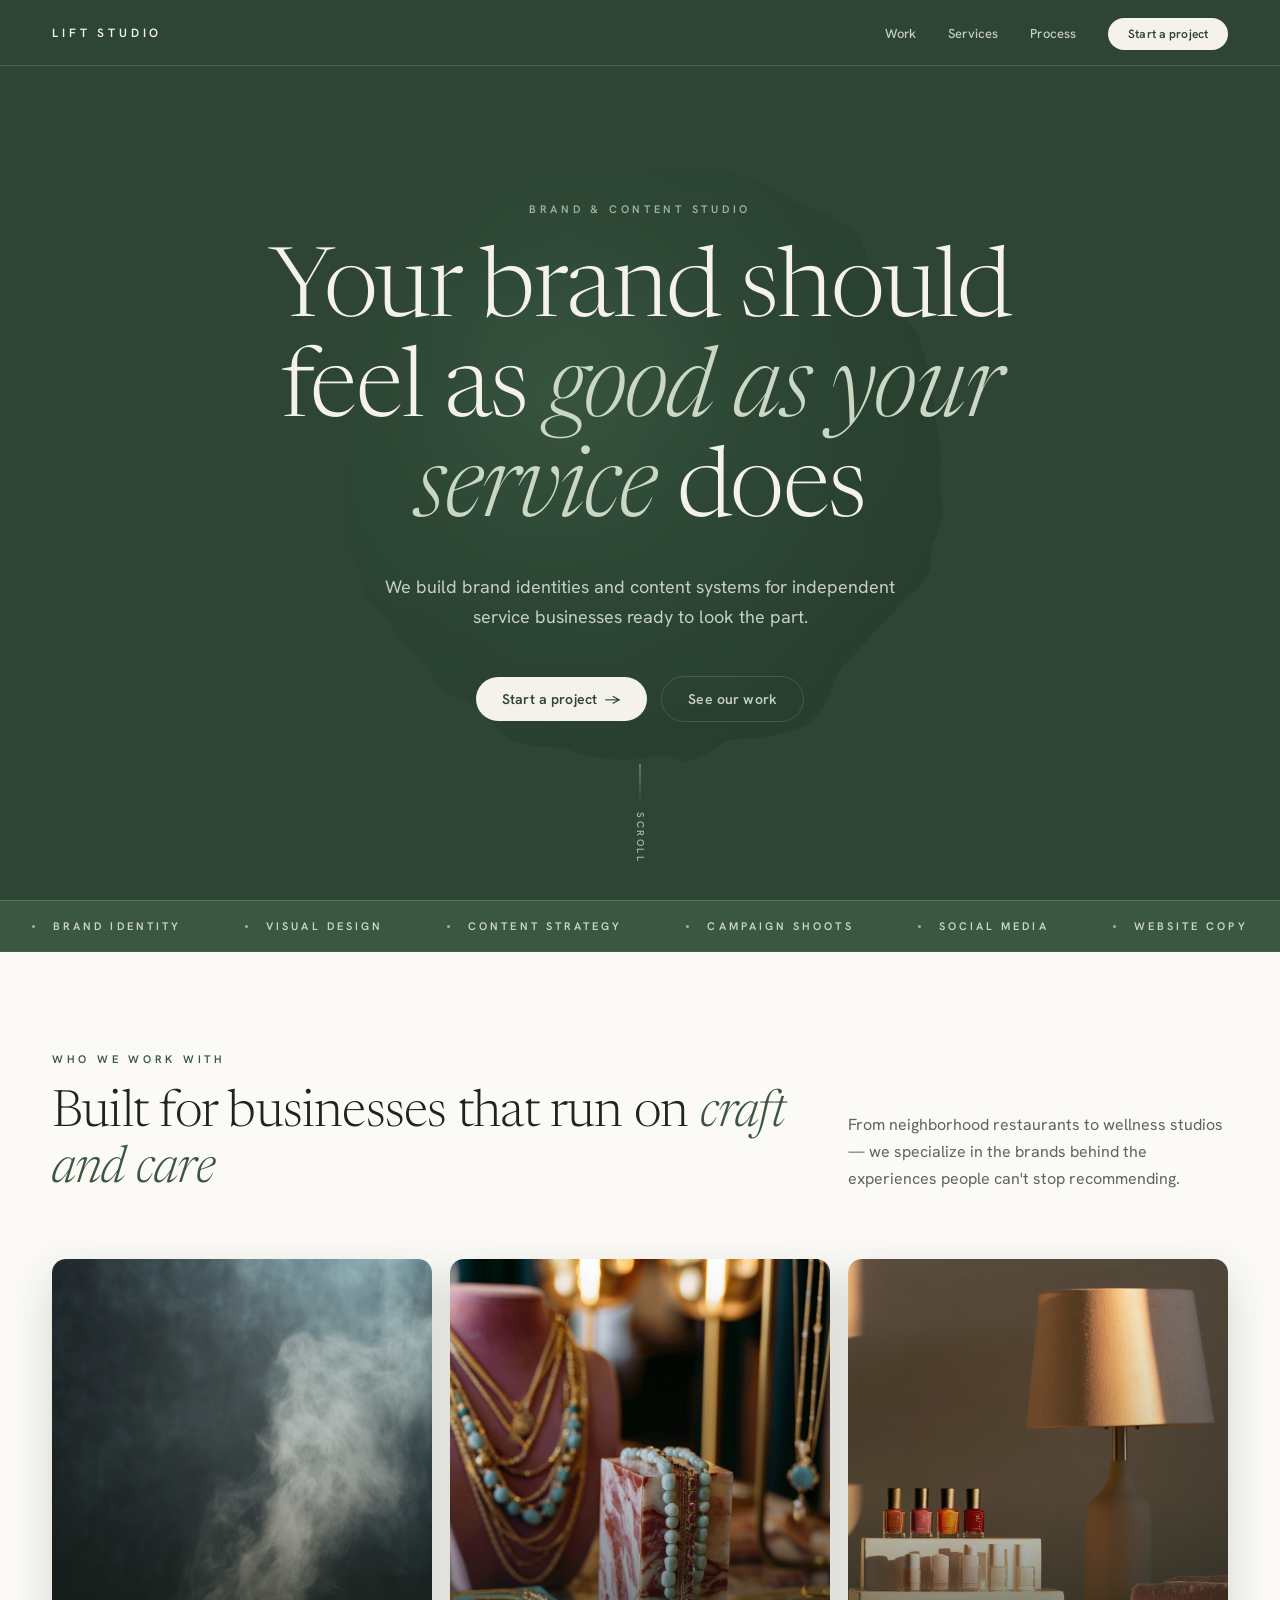
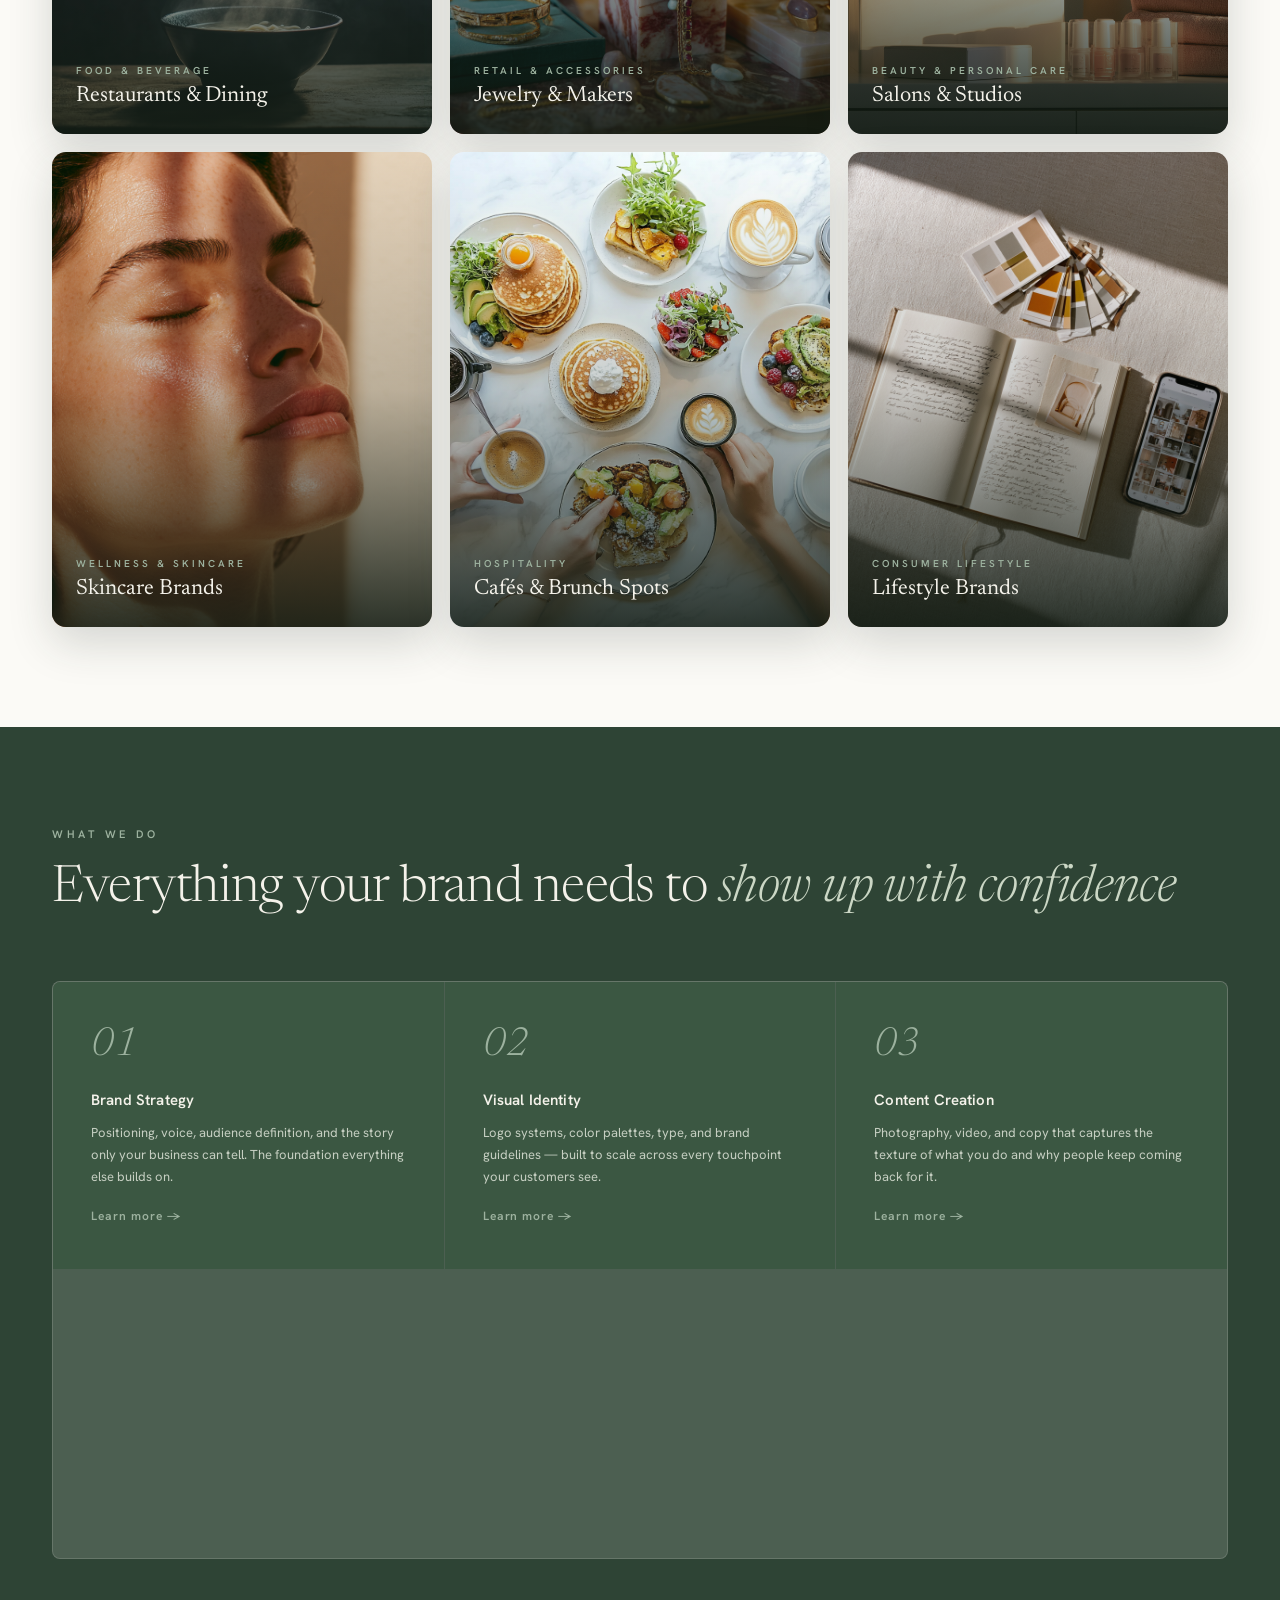
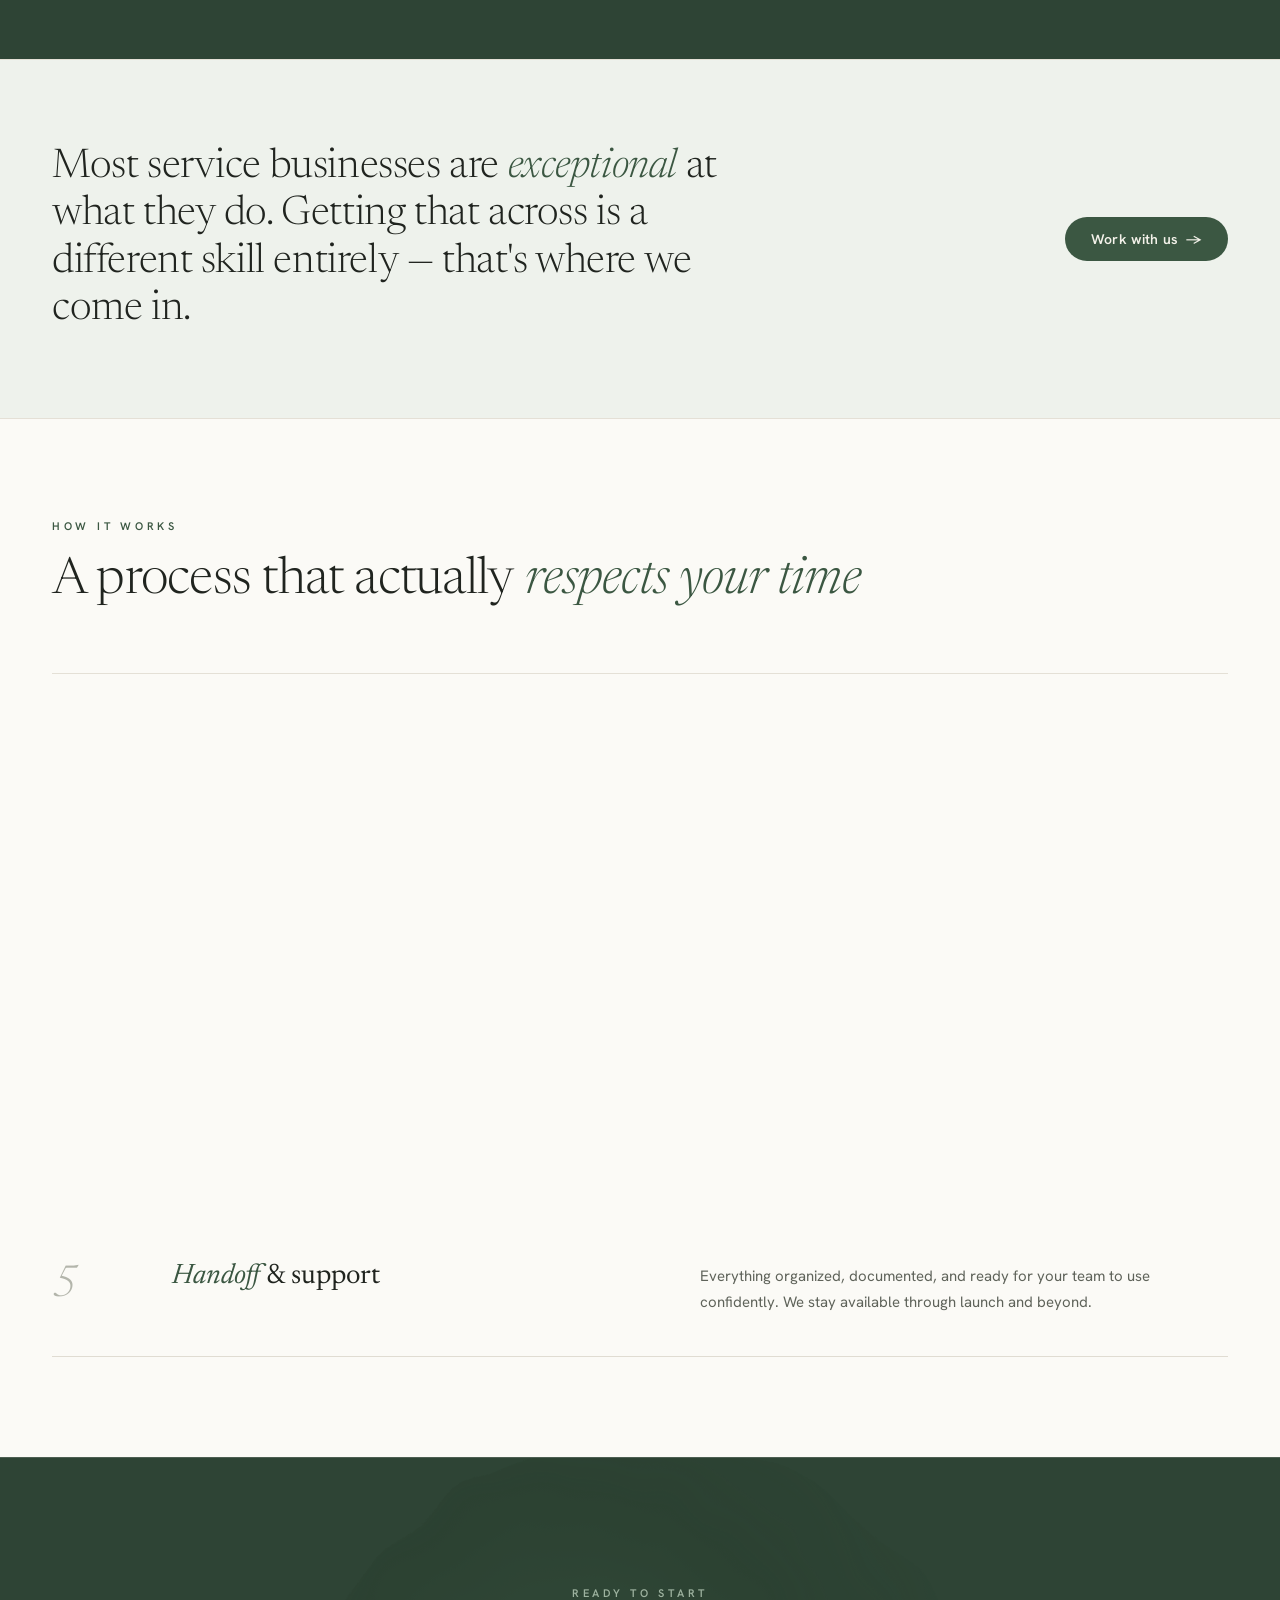
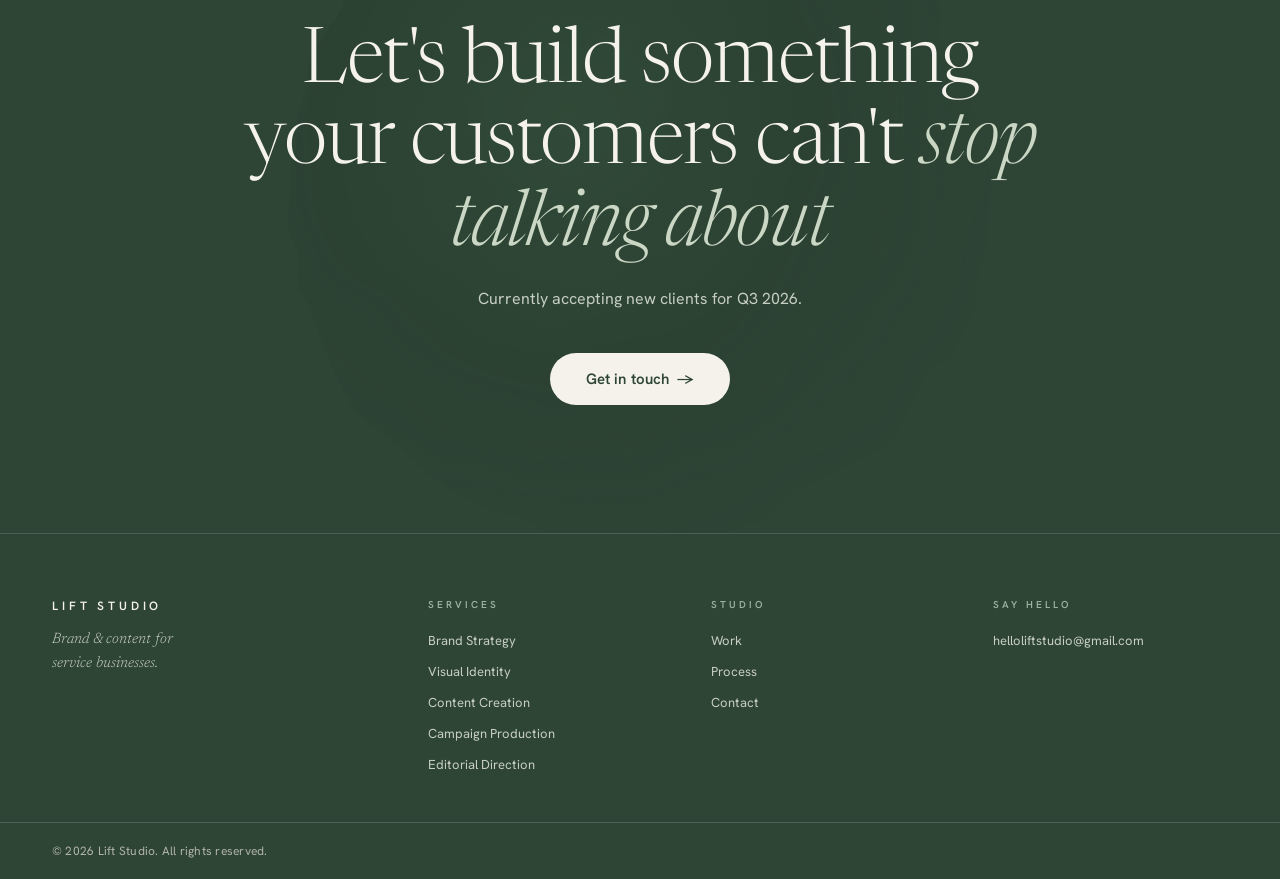
==== site/index.html @ e6ff7ba5 "Add Lift site and brand image assets" ====
<!DOCTYPE html>
<html lang="en">
<head>
<meta charset="utf-8">
<meta name="viewport" content="width=device-width, initial-scale=1">
<title>Lift Studio — Brand &amp; content for service businesses</title>
<link rel="preconnect" href="https://fonts.googleapis.com">
<link rel="preconnect" href="https://fonts.gstatic.com" crossorigin>
<link href="https://fonts.googleapis.com/css2?family=Hanken+Grotesk:wght@400;500;600;700&family=Newsreader:ital,wght@0,300;0,400;0,500;1,300;1,400;1,500&display=swap" rel="stylesheet">
<style>
/* ============================================================
   Lift Studio — Design System Tokens
   ============================================================ */
:root {
  /* Greens */
  --green-forest: #2E4435;
  --green-pine:   #3B5742;
  --green-moss:   #4C5249;
  --green-sage:   #9DB29F;
  --green-sage-2: #8AA68E;
  --green-mist:   #CBD7C5;
  --green-mist-2: #C6CFC2;
  --green-tint:   #EEF2EC;

  /* Warm neutrals */
  --cream:        #FBFAF6;
  --cream-2:      #F4F2EA;
  --cream-3:      #EDEBE2;
  --cream-card:   #F3F1EA;
  --stone:        #DEDBD3;
  --stone-2:      #EDEAE2;

  /* Ink */
  --ink:          #20241F;
  --ink-soft:     #2C302A;
  --ink-body:     #3D423A;
  --ink-muted:    #5F635A;
  --ink-faint:    #9A9C92;
  --ink-ghost:    #B3B5AB;

  /* Lines */
  --line:         #E4E0D6;
  --line-2:       #E0DCD2;
  --line-3:       #E6E2D8;
  --line-on-dark: rgba(237,235,226,.16);

  /* Typography */
  --font-serif: "Newsreader", Georgia, "Times New Roman", serif;
  --font-sans:  "Hanken Grotesk", system-ui, -apple-system, sans-serif;

  --fw-light:    300;
  --fw-regular:  400;
  --fw-medium:   500;
  --fw-semibold: 600;
  --fw-bold:     700;

  /* Motion */
  --ease-soft: cubic-bezier(.22,.61,.36,1);
  --dur-fast: 140ms;
  --dur-base: 220ms;

  /* Radii */
  --radius-sm:   4px;
  --radius-md:   6px;
  --radius-lg:   8px;
  --radius-xl:   14px;
  --radius-pill: 999px;

  /* Shadows */
  --shadow-sm:   0 2px 10px rgba(40,52,42,.08);
  --shadow-md:   0 10px 30px rgba(40,52,42,.12);
  --shadow-card: 0 16px 44px rgba(40,52,42,.18);
}

/* ── Reset ───────────────────────────────────────────────────── */
*, *::before, *::after { box-sizing: border-box; margin: 0; padding: 0; }
html { scroll-behavior: smooth; }
body {
  font-family: var(--font-sans);
  background: var(--cream);
  color: var(--ink);
  -webkit-font-smoothing: antialiased;
  overflow-x: hidden;
}
::selection { background: var(--green-mist); color: var(--green-forest); }
img { display: block; max-width: 100%; }
a { color: inherit; }

/* ── Animations ──────────────────────────────────────────────── */
@keyframes marquee {
  from { transform: translateX(0); }
  to   { transform: translateX(-50%); }
}
@keyframes orbMorph {
  0%, 100% { border-radius: 46% 54% 58% 42% / 54% 42% 58% 46%; }
  50%      { border-radius: 60% 40% 42% 58% / 40% 60% 40% 60%; }
}
@keyframes floatY {
  0%, 100% { transform: translateY(0); }
  50%      { transform: translateY(-14px); }
}
@keyframes arrowNudge {
  0%, 100% { transform: translateX(0); }
  50%      { transform: translateX(5px); }
}
@keyframes fadeUp {
  from { opacity: 0; transform: translateY(22px); }
  to   { opacity: 1; transform: translateY(0); }
}
@keyframes fadeIn {
  from { opacity: 0; }
  to   { opacity: 1; }
}
@media (prefers-reduced-motion: reduce) {
  *, *::before, *::after { animation: none !important; transition-duration: 1ms !important; }
}

/* ── Shared ──────────────────────────────────────────────────── */
.eyebrow {
  font-family: var(--font-sans);
  font-size: 11px;
  font-weight: var(--fw-semibold);
  letter-spacing: 0.34em;
  text-transform: uppercase;
  color: var(--green-pine);
}
.eyebrow--light { color: var(--green-sage); }

.section-headline {
  font-family: var(--font-serif);
  font-weight: var(--fw-light);
  font-size: clamp(36px, 4vw, 56px);
  line-height: 1.1;
  letter-spacing: -0.015em;
  color: var(--ink);
}
.section-headline em { font-style: italic; color: var(--green-pine); }
.section-headline--light { color: var(--cream-2); }
.section-headline--light em { color: var(--green-mist); }

.btn {
  display: inline-flex;
  align-items: center;
  gap: 8px;
  padding: 13px 26px;
  border-radius: var(--radius-pill);
  font-family: var(--font-sans);
  font-size: 14px;
  font-weight: var(--fw-semibold);
  letter-spacing: 0.01em;
  text-decoration: none;
  border: none;
  cursor: pointer;
  transition: transform var(--dur-base) var(--ease-soft),
              background var(--dur-base) var(--ease-soft),
              color var(--dur-base) var(--ease-soft);
}
.btn:hover { transform: translateY(-1px); }
.btn--cream { background: var(--cream-2); color: var(--green-forest); }
.btn--cream:hover { background: var(--cream); }
.btn--pine  { background: var(--green-pine); color: var(--cream-2); }
.btn--pine:hover { background: #445f4a; }
.btn--ghost {
  background: transparent;
  color: var(--green-mist-2);
  border: 1px solid var(--line-on-dark);
}
.btn--ghost:hover { border-color: var(--green-sage); color: var(--cream-2); }
.btn .arrow { display: inline-block; animation: arrowNudge 2.2s ease-in-out infinite; }

/* ── NAV ─────────────────────────────────────────────────────── */
nav {
  position: fixed;
  top: 0; left: 0; right: 0;
  z-index: 200;
  display: flex;
  align-items: center;
  justify-content: space-between;
  padding: 0 52px;
  height: 66px;
  background: var(--green-forest);
  border-bottom: 1px solid var(--line-on-dark);
  backdrop-filter: blur(8px);
}
.nav-wordmark {
  font-family: var(--font-sans);
  font-weight: var(--fw-semibold);
  font-size: 12px;
  letter-spacing: 0.32em;
  text-transform: uppercase;
  color: var(--cream-2);
  text-decoration: none;
}
.nav-links {
  display: flex;
  align-items: center;
  gap: 32px;
  list-style: none;
}
.nav-links a {
  font-size: 13px;
  font-weight: var(--fw-medium);
  color: var(--green-mist-2);
  text-decoration: none;
  letter-spacing: 0.01em;
  transition: color var(--dur-fast) var(--ease-soft);
}
.nav-links a:hover { color: var(--cream-2); }
.nav-cta {
  font-size: 12px !important;
  font-weight: var(--fw-semibold) !important;
  color: var(--green-forest) !important;
  background: var(--cream-2);
  padding: 8px 20px;
  border-radius: var(--radius-pill);
}
.nav-cta:hover { background: var(--cream) !important; color: var(--green-forest) !important; }
.nav-mobile-toggle {
  display: none;
  background: none;
  border: none;
  cursor: pointer;
  padding: 8px;
  color: var(--cream-2);
}
.nav-mobile-toggle svg { display: block; }

/* ── HERO ─────────────────────────────────────────────────────── */
.hero {
  background: var(--green-forest);
  min-height: 100vh;
  display: flex;
  flex-direction: column;
  align-items: center;
  justify-content: center;
  padding: 120px 52px 96px;
  position: relative;
  overflow: hidden;
  text-align: center;
}
.hero-orb {
  position: absolute;
  width: 600px;
  height: 600px;
  border-radius: 50%;
  background: radial-gradient(ellipse at 38% 38%, #4f7d5a 0%, #2e5038 35%, #1b2f1f 75%, transparent 100%);
  filter: url(#liquidChrome);
  animation: orbMorph 12s ease-in-out infinite, floatY 9s ease-in-out infinite;
  opacity: 0.28;
  pointer-events: none;
  z-index: 0;
}
.hero-content {
  position: relative;
  z-index: 1;
  display: flex;
  flex-direction: column;
  align-items: center;
  gap: 0;
}
.hero .eyebrow {
  margin-bottom: 28px;
  animation: fadeUp 0.7s var(--ease-soft) both;
}
.hero-headline {
  font-family: var(--font-serif);
  font-weight: var(--fw-light);
  font-size: clamp(48px, 7.5vw, 96px);
  line-height: 1.04;
  letter-spacing: -0.015em;
  color: var(--cream-2);
  max-width: 900px;
  animation: fadeUp 0.7s 0.08s var(--ease-soft) both;
}
.hero-headline em {
  font-style: italic;
  color: var(--green-mist);
}
.hero-sub {
  margin-top: 28px;
  font-size: 18px;
  line-height: 1.68;
  color: var(--green-mist-2);
  max-width: 520px;
  animation: fadeUp 0.7s 0.16s var(--ease-soft) both;
}
.hero-actions {
  margin-top: 44px;
  display: flex;
  gap: 14px;
  align-items: center;
  flex-wrap: wrap;
  justify-content: center;
  animation: fadeUp 0.7s 0.24s var(--ease-soft) both;
}
.hero-scroll {
  position: absolute;
  bottom: 36px;
  left: 50%;
  transform: translateX(-50%);
  z-index: 1;
  display: flex;
  flex-direction: column;
  align-items: center;
  gap: 8px;
  animation: fadeIn 1.2s 0.8s both;
}
.hero-scroll-line {
  width: 1px;
  height: 40px;
  background: linear-gradient(to bottom, var(--green-sage), transparent);
}
.hero-scroll-label {
  font-size: 10px;
  font-weight: var(--fw-semibold);
  letter-spacing: 0.26em;
  text-transform: uppercase;
  color: var(--green-sage);
  writing-mode: vertical-rl;
}

/* ── MARQUEE ──────────────────────────────────────────────────── */
.marquee-section {
  background: var(--green-pine);
  border-top: 1px solid var(--line-on-dark);
  border-bottom: 1px solid rgba(255,255,255,0.05);
  padding: 18px 0;
  overflow: hidden;
}
.marquee-track {
  display: flex;
  width: max-content;
  animation: marquee 32s linear infinite;
}
.marquee-item {
  display: inline-flex;
  align-items: center;
  gap: 18px;
  padding: 0 32px;
  font-family: var(--font-sans);
  font-size: 11px;
  font-weight: var(--fw-semibold);
  letter-spacing: 0.28em;
  text-transform: uppercase;
  color: var(--green-mist);
  white-space: nowrap;
}
.marquee-dot {
  width: 3px;
  height: 3px;
  border-radius: 50%;
  background: var(--green-sage);
  flex-shrink: 0;
}

/* ── INTRO STAT BAR ───────────────────────────────────────────── */
.stats-bar {
  background: var(--cream);
  border-bottom: 1px solid var(--line);
  padding: 52px 52px;
  display: grid;
  grid-template-columns: repeat(4, 1fr);
  gap: 1px;
  background-color: var(--line);
}
.stat-cell {
  background: var(--cream);
  padding: 32px 36px;
  display: flex;
  flex-direction: column;
  gap: 8px;
}
.stat-num {
  font-family: var(--font-serif);
  font-size: 52px;
  font-weight: var(--fw-light);
  font-style: italic;
  color: var(--green-pine);
  line-height: 1;
  letter-spacing: -0.02em;
}
.stat-label {
  font-size: 13px;
  color: var(--ink-muted);
  line-height: 1.5;
}

/* ── WHO SECTION ──────────────────────────────────────────────── */
.who-section {
  padding: 100px 52px;
  background: var(--cream);
}
.who-header {
  display: flex;
  justify-content: space-between;
  align-items: flex-end;
  margin-bottom: 60px;
  gap: 48px;
}
.who-header-left { flex: 1; }
.who-header-left .eyebrow { margin-bottom: 20px; }
.who-header-right {
  max-width: 380px;
  font-size: 16px;
  line-height: 1.68;
  color: var(--ink-muted);
  flex-shrink: 0;
  padding-bottom: 6px;
}
.who-grid {
  display: grid;
  grid-template-columns: repeat(3, 1fr);
  gap: 18px;
}
.who-card {
  position: relative;
  border-radius: var(--radius-xl);
  overflow: hidden;
  aspect-ratio: 4/5;
  box-shadow: var(--shadow-card);
  transition: transform var(--dur-base) var(--ease-soft),
              box-shadow var(--dur-base) var(--ease-soft);
}
.who-card:hover {
  transform: translateY(-5px);
  box-shadow: 0 28px 60px rgba(40,52,42,.24);
}
.who-card-img {
  position: absolute;
  inset: 0;
  width: 100%;
  height: 100%;
  object-fit: cover;
  display: block;
}
.who-card-overlay {
  position: absolute;
  inset: 0;
  background: linear-gradient(
    to top,
    rgba(18,28,20,0.88) 0%,
    rgba(18,28,20,0.20) 50%,
    transparent 100%
  );
}
.who-card-content {
  position: absolute;
  bottom: 0;
  left: 0;
  right: 0;
  padding: 28px 24px 24px;
}
.who-card-label {
  font-size: 10px;
  font-weight: var(--fw-semibold);
  letter-spacing: 0.30em;
  text-transform: uppercase;
  color: var(--green-sage);
  margin-bottom: 6px;
}
.who-card-title {
  font-family: var(--font-serif);
  font-weight: var(--fw-regular);
  font-size: 22px;
  line-height: 1.2;
  color: var(--cream-2);
}

/* Card illustration fills */
.card-fill-ramen {
  background: linear-gradient(160deg, #3e2a14 0%, #5c3d1e 40%, #6b4a22 100%);
}
.card-fill-ramen::after {
  content: '';
  position: absolute;
  inset: 0;
  background:
    radial-gradient(ellipse 80% 60% at 55% 35%, rgba(200,150,60,0.18) 0%, transparent 70%),
    radial-gradient(ellipse 50% 50% at 30% 60%, rgba(120,80,30,0.25) 0%, transparent 60%);
}
.card-fill-jewelry {
  background: linear-gradient(160deg, #1a2028 0%, #252e38 40%, #2a3442 100%);
}
.card-fill-jewelry::after {
  content: '';
  position: absolute;
  inset: 0;
  background: radial-gradient(ellipse 70% 60% at 60% 40%, rgba(180,200,220,0.12) 0%, transparent 70%);
}
.card-fill-nail {
  background: linear-gradient(160deg, #2a1a24 0%, #3d2434 40%, #4a2a3e 100%);
}
.card-fill-nail::after {
  content: '';
  position: absolute;
  inset: 0;
  background: radial-gradient(ellipse 60% 60% at 50% 40%, rgba(200,140,180,0.15) 0%, transparent 70%);
}
.card-fill-skin {
  background: linear-gradient(160deg, #2a2018 0%, #3d2e1e 40%, #4a3824 100%);
}
.card-fill-skin::after {
  content: '';
  position: absolute;
  inset: 0;
  background: radial-gradient(ellipse 70% 60% at 45% 40%, rgba(210,180,120,0.15) 0%, transparent 70%);
}
.card-fill-brunch {
  background: linear-gradient(160deg, #1e2a1e 0%, #283a28 40%, #304830 100%);
}
.card-fill-brunch::after {
  content: '';
  position: absolute;
  inset: 0;
  background: radial-gradient(ellipse 70% 60% at 50% 35%, rgba(150,210,150,0.10) 0%, transparent 70%);
}
.card-fill-lifestyle {
  background: linear-gradient(160deg, #241c16 0%, #342818 40%, #3e3020 100%);
}
.card-fill-lifestyle::after {
  content: '';
  position: absolute;
  inset: 0;
  background: radial-gradient(ellipse 60% 60% at 55% 40%, rgba(200,170,100,0.12) 0%, transparent 70%);
}

/* ── SERVICES ─────────────────────────────────────────────────── */
.services-section {
  background: var(--green-forest);
  padding: 100px 52px;
}
.services-header { margin-bottom: 64px; }
.services-header .eyebrow { margin-bottom: 20px; }
.services-grid {
  display: grid;
  grid-template-columns: repeat(3, 1fr);
  border: 1px solid var(--line-on-dark);
  border-radius: var(--radius-lg);
  overflow: hidden;
  gap: 1px;
  background: var(--line-on-dark);
}
.service-card {
  background: var(--green-pine);
  padding: 44px 38px;
  transition: background var(--dur-base) var(--ease-soft);
}
.service-card:hover { background: #465f4c; }
.service-num {
  font-family: var(--font-serif);
  font-size: 40px;
  font-weight: var(--fw-light);
  font-style: italic;
  color: var(--green-sage);
  line-height: 1;
  margin-bottom: 24px;
  display: block;
}
.service-title {
  font-size: 15px;
  font-weight: var(--fw-semibold);
  color: var(--cream-2);
  letter-spacing: 0.01em;
  margin-bottom: 12px;
}
.service-desc {
  font-size: 13px;
  line-height: 1.7;
  color: var(--green-mist-2);
}
.service-link {
  display: inline-flex;
  align-items: center;
  gap: 6px;
  margin-top: 20px;
  font-size: 12px;
  font-weight: var(--fw-semibold);
  letter-spacing: 0.08em;
  color: var(--green-sage);
  text-decoration: none;
  transition: color var(--dur-fast) var(--ease-soft);
}
.service-link:hover { color: var(--green-mist); }

/* ── CALLOUT ──────────────────────────────────────────────────── */
.callout-section {
  background: var(--green-tint);
  padding: 84px 52px;
  display: flex;
  align-items: center;
  justify-content: space-between;
  gap: 64px;
  border-top: 1px solid var(--line);
  border-bottom: 1px solid var(--line);
}
.callout-headline {
  font-family: var(--font-serif);
  font-weight: var(--fw-light);
  font-size: clamp(28px, 3.2vw, 46px);
  line-height: 1.16;
  letter-spacing: -0.01em;
  color: var(--ink);
  max-width: 700px;
}
.callout-headline em {
  font-style: italic;
  color: var(--green-pine);
}

/* ── PROCESS ──────────────────────────────────────────────────── */
.process-section {
  padding: 100px 52px;
  background: var(--cream);
}
.process-header { margin-bottom: 64px; }
.process-header .eyebrow { margin-bottom: 20px; }
.process-list {
  border-top: 1px solid var(--line);
}
.process-row {
  display: grid;
  grid-template-columns: 72px 1fr 1.1fr;
  gap: 48px;
  align-items: start;
  padding: 40px 0;
  border-bottom: 1px solid var(--line-2);
  transition: background var(--dur-fast) var(--ease-soft),
              padding var(--dur-fast) var(--ease-soft),
              margin var(--dur-fast) var(--ease-soft);
  cursor: default;
}
.process-row:hover {
  background: var(--stone);
  padding-left: 52px;
  padding-right: 52px;
  margin: 0 -52px;
}
.process-num {
  font-family: var(--font-serif);
  font-size: 44px;
  font-weight: var(--fw-light);
  font-style: italic;
  color: var(--ink-ghost);
  line-height: 1;
  padding-top: 4px;
}
.process-name {
  font-family: var(--font-serif);
  font-size: 28px;
  font-weight: var(--fw-regular);
  color: var(--ink);
  line-height: 1.2;
}
.process-name em { font-style: italic; color: var(--green-pine); }
.process-desc {
  font-size: 15px;
  line-height: 1.72;
  color: var(--ink-muted);
  padding-top: 4px;
}

/* ── TESTIMONIAL ──────────────────────────────────────────────── */
.testimonials-section {
  background: var(--green-forest);
  padding: 100px 52px;
  overflow: hidden;
}
.testimonials-section .eyebrow { margin-bottom: 56px; }
.testimonials-grid {
  display: grid;
  grid-template-columns: repeat(3, 1fr);
  gap: 20px;
}
.testimonial-card {
  background: var(--green-pine);
  border-radius: var(--radius-lg);
  padding: 36px 32px;
  display: flex;
  flex-direction: column;
  gap: 24px;
}
.testimonial-quote {
  font-family: var(--font-serif);
  font-size: 18px;
  font-weight: var(--fw-light);
  font-style: italic;
  line-height: 1.6;
  color: var(--cream-2);
}
.testimonial-quote::before { content: '\201C'; }
.testimonial-quote::after  { content: '\201D'; }
.testimonial-divider {
  width: 32px;
  height: 1px;
  background: var(--green-sage);
}
.testimonial-author {
  font-size: 12px;
  font-weight: var(--fw-semibold);
  letter-spacing: 0.18em;
  text-transform: uppercase;
  color: var(--green-sage);
}
.testimonial-biz {
  font-size: 12px;
  color: var(--green-mist-2);
  margin-top: 2px;
}

/* ── CTA ──────────────────────────────────────────────────────── */
.cta-section {
  background: var(--green-forest);
  padding: 128px 52px;
  text-align: center;
  position: relative;
  overflow: hidden;
  border-top: 1px solid var(--line-on-dark);
}
.cta-orb {
  position: absolute;
  width: 700px;
  height: 700px;
  border-radius: 50%;
  background: radial-gradient(ellipse at 40% 40%, #3d6045 0%, #243828 40%, transparent 75%);
  filter: url(#liquidChrome);
  animation: orbMorph 14s ease-in-out infinite, floatY 10s ease-in-out 2s infinite;
  opacity: 0.2;
  pointer-events: none;
  top: 50%;
  left: 50%;
  transform: translate(-50%, -50%);
}
.cta-content { position: relative; z-index: 1; }
.cta-section .eyebrow { margin-bottom: 24px; }
.cta-headline {
  font-family: var(--font-serif);
  font-weight: var(--fw-light);
  font-size: clamp(40px, 6vw, 84px);
  line-height: 1.06;
  letter-spacing: -0.015em;
  color: var(--cream-2);
  max-width: 820px;
  margin: 0 auto 44px;
}
.cta-headline em { font-style: italic; color: var(--green-mist); }
.cta-sub {
  margin-top: -24px;
  margin-bottom: 44px;
  font-size: 16px;
  color: var(--green-mist-2);
}

/* ── FOOTER ───────────────────────────────────────────────────── */
footer {
  background: var(--green-forest);
  border-top: 1px solid var(--line-on-dark);
}
.footer-inner {
  padding: 64px 52px 48px;
  display: grid;
  grid-template-columns: 1.4fr 1fr 1fr 1fr;
  gap: 48px;
}
.footer-brand {
  font-size: 12px;
  font-weight: var(--fw-semibold);
  letter-spacing: 0.32em;
  text-transform: uppercase;
  color: var(--cream-2);
  margin-bottom: 14px;
}
.footer-tagline {
  font-family: var(--font-serif);
  font-size: 15px;
  font-style: italic;
  font-weight: var(--fw-light);
  line-height: 1.6;
  color: var(--green-mist-2);
  max-width: 220px;
}
.footer-col-label {
  font-size: 10px;
  font-weight: var(--fw-semibold);
  letter-spacing: 0.30em;
  text-transform: uppercase;
  color: var(--green-sage);
  margin-bottom: 18px;
}
.footer-links {
  list-style: none;
  display: flex;
  flex-direction: column;
  gap: 10px;
}
.footer-links a {
  font-size: 13px;
  color: var(--green-mist-2);
  text-decoration: none;
  transition: color var(--dur-fast) var(--ease-soft);
}
.footer-links a:hover { color: var(--cream-2); }
.footer-bottom {
  border-top: 1px solid var(--line-on-dark);
  padding: 20px 52px;
  display: flex;
  justify-content: space-between;
  align-items: center;
  gap: 24px;
}
.footer-copy {
  font-size: 12px;
  color: var(--ink-ghost);
  letter-spacing: 0.02em;
}

/* ── RESPONSIVE ───────────────────────────────────────────────── */
@media (max-width: 1024px) {
  .stats-bar { grid-template-columns: repeat(2, 1fr); }
  .who-grid  { grid-template-columns: repeat(2, 1fr); }
  .services-grid { grid-template-columns: repeat(2, 1fr); }
  .testimonials-grid { grid-template-columns: 1fr 1fr; }
  .footer-inner { grid-template-columns: 1fr 1fr; }
}
@media (max-width: 768px) {
  nav { padding: 0 24px; }
  .nav-links { display: none; }
  .nav-mobile-toggle { display: block; }

  .hero  { padding: 96px 24px 72px; }
  .who-section,
  .services-section,
  .process-section,
  .testimonials-section,
  .cta-section { padding: 72px 24px; }
  .callout-section { padding: 64px 24px; flex-direction: column; gap: 36px; }

  .who-header { flex-direction: column; align-items: flex-start; gap: 24px; }
  .who-header-right { max-width: 100%; }

  .stats-bar { padding: 32px 24px; }
  .stat-cell { padding: 24px 20px; }

  .process-row { grid-template-columns: 52px 1fr; gap: 24px; }
  .process-row:hover { margin: 0 -24px; padding-left: 24px; padding-right: 24px; }
  .process-desc { grid-column: 2; }

  .footer-inner { padding: 48px 24px; grid-template-columns: 1fr 1fr; gap: 36px; }
  .footer-bottom { padding: 20px 24px; flex-direction: column; text-align: center; gap: 6px; }
}
@media (max-width: 540px) {
  .who-grid { grid-template-columns: 1fr; }
  .services-grid { grid-template-columns: 1fr; }
  .testimonials-grid { grid-template-columns: 1fr; }
  .stats-bar { grid-template-columns: 1fr 1fr; }
  .hero-actions { flex-direction: column; width: 100%; }
  .btn { justify-content: center; width: 100%; }
  .footer-inner { grid-template-columns: 1fr; }
}
</style>
</head>
<body>

<!-- Liquid-chrome SVG filter (animated procedural turbulence) -->
<svg width="0" height="0" aria-hidden="true" style="position:absolute;pointer-events:none;overflow:hidden;">
  <filter id="liquidChrome">
    <feTurbulence type="fractalNoise" baseFrequency="0.009 0.013" numOctaves="2" seed="7" result="noise">
      <animate attributeName="baseFrequency" dur="22s"
        values="0.009 0.013;0.015 0.008;0.009 0.013" repeatCount="indefinite"/>
    </feTurbulence>
    <feDisplacementMap in="SourceGraphic" in2="noise" scale="38"
      xChannelSelector="R" yChannelSelector="G"/>
  </filter>
</svg>

<!-- ── NAV ──────────────────────────────────────────────────────── -->
<nav role="navigation" aria-label="Main navigation">
  <a href="#" class="nav-wordmark" aria-label="Lift Studio home">Lift Studio</a>
  <ul class="nav-links">
    <li><a href="#work">Work</a></li>
    <li><a href="#services">Services</a></li>
    <li><a href="#process">Process</a></li>
    <li><a href="#contact" class="nav-cta">Start a project</a></li>
  </ul>
  <button class="nav-mobile-toggle" aria-label="Open menu">
    <svg width="22" height="16" viewBox="0 0 22 16" fill="none">
      <path d="M1 1h20M1 8h20M1 15h20" stroke="currentColor" stroke-width="1.5" stroke-linecap="round"/>
    </svg>
  </button>
</nav>

<!-- ── HERO ─────────────────────────────────────────────────────── -->
<section class="hero" aria-label="Hero">
  <div class="hero-orb" aria-hidden="true"></div>
  <div class="hero-content">
    <p class="eyebrow eyebrow--light">Brand &amp; content studio</p>
    <h1 class="hero-headline">
      Your brand should feel as <em>good as your service</em> does
    </h1>
    <p class="hero-sub">
      We build brand identities and content systems for independent service businesses ready to look the part.
    </p>
    <div class="hero-actions">
      <a href="#contact" class="btn btn--cream">Start a project <span class="arrow">→</span></a>
      <a href="#work" class="btn btn--ghost">See our work</a>
    </div>
  </div>
  <div class="hero-scroll" aria-hidden="true">
    <div class="hero-scroll-line"></div>
    <span class="hero-scroll-label">Scroll</span>
  </div>
</section>

<!-- ── MARQUEE ───────────────────────────────────────────────────── -->
<div class="marquee-section" aria-hidden="true">
  <div class="marquee-track">
    <!-- Doubled for seamless loop -->
    <span class="marquee-item"><span class="marquee-dot"></span>Brand Identity</span>
    <span class="marquee-item"><span class="marquee-dot"></span>Visual Design</span>
    <span class="marquee-item"><span class="marquee-dot"></span>Content Strategy</span>
    <span class="marquee-item"><span class="marquee-dot"></span>Campaign Shoots</span>
    <span class="marquee-item"><span class="marquee-dot"></span>Social Media</span>
    <span class="marquee-item"><span class="marquee-dot"></span>Website Copy</span>
    <span class="marquee-item"><span class="marquee-dot"></span>Editorial Direction</span>
    <span class="marquee-item"><span class="marquee-dot"></span>Photography</span>
    <span class="marquee-item"><span class="marquee-dot"></span>Brand Identity</span>
    <span class="marquee-item"><span class="marquee-dot"></span>Visual Design</span>
    <span class="marquee-item"><span class="marquee-dot"></span>Content Strategy</span>
    <span class="marquee-item"><span class="marquee-dot"></span>Campaign Shoots</span>
    <span class="marquee-item"><span class="marquee-dot"></span>Social Media</span>
    <span class="marquee-item"><span class="marquee-dot"></span>Website Copy</span>
    <span class="marquee-item"><span class="marquee-dot"></span>Editorial Direction</span>
    <span class="marquee-item"><span class="marquee-dot"></span>Photography</span>
  </div>
</div>


<!-- ── WHO WE WORK WITH ────────────────────────────────────────── -->
<section class="who-section" id="work" aria-labelledby="who-heading">
  <div class="who-header">
    <div class="who-header-left">
      <p class="eyebrow">Who we work with</p>
      <h2 class="section-headline" id="who-heading">
        Built for businesses that run on <em>craft and care</em>
      </h2>
    </div>
    <p class="who-header-right">
      From neighborhood restaurants to wellness studios — we specialize in the brands behind the experiences people can't stop recommending.
    </p>
  </div>

  <div class="who-grid">
    <div class="who-card">
      <img class="who-card-img" src="lift-studio-images/whoRamen.png" alt="Restaurant dining">
      <div class="who-card-overlay"></div>
      <div class="who-card-content">
        <p class="who-card-label">Food &amp; Beverage</p>
        <h3 class="who-card-title">Restaurants &amp; Dining</h3>
      </div>
    </div>
    <div class="who-card">
      <img class="who-card-img" src="lift-studio-images/whoJewelry.png" alt="Jewelry and accessories">
      <div class="who-card-overlay"></div>
      <div class="who-card-content">
        <p class="who-card-label">Retail &amp; Accessories</p>
        <h3 class="who-card-title">Jewelry &amp; Makers</h3>
      </div>
    </div>
    <div class="who-card">
      <img class="who-card-img" src="lift-studio-images/whoNail.png" alt="Nail salon">
      <div class="who-card-overlay"></div>
      <div class="who-card-content">
        <p class="who-card-label">Beauty &amp; Personal Care</p>
        <h3 class="who-card-title">Salons &amp; Studios</h3>
      </div>
    </div>
    <div class="who-card">
      <img class="who-card-img" src="lift-studio-images/whoSkin.png" alt="Skincare">
      <div class="who-card-overlay"></div>
      <div class="who-card-content">
        <p class="who-card-label">Wellness &amp; Skincare</p>
        <h3 class="who-card-title">Skincare Brands</h3>
      </div>
    </div>
    <div class="who-card">
      <img class="who-card-img" src="lift-studio-images/whoBrunch.png" alt="Brunch cafe">
      <div class="who-card-overlay"></div>
      <div class="who-card-content">
        <p class="who-card-label">Hospitality</p>
        <h3 class="who-card-title">Cafés &amp; Brunch Spots</h3>
      </div>
    </div>
    <div class="who-card">
      <img class="who-card-img" src="lift-studio-images/whoLifestyle.png" alt="Lifestyle brand">
      <div class="who-card-overlay"></div>
      <div class="who-card-content">
        <p class="who-card-label">Consumer Lifestyle</p>
        <h3 class="who-card-title">Lifestyle Brands</h3>
      </div>
    </div>
  </div>
</section>

<!-- ── SERVICES ───────────────────────────────────────────────── -->
<section class="services-section" id="services" aria-labelledby="services-heading">
  <div class="services-header">
    <p class="eyebrow eyebrow--light">What we do</p>
    <h2 class="section-headline section-headline--light" id="services-heading">
      Everything your brand needs to <em>show up with confidence</em>
    </h2>
  </div>

  <div class="services-grid">
    <div class="service-card">
      <span class="service-num">01</span>
      <h3 class="service-title">Brand Strategy</h3>
      <p class="service-desc">Positioning, voice, audience definition, and the story only your business can tell. The foundation everything else builds on.</p>
      <a href="#contact" class="service-link">Learn more →</a>
    </div>
    <div class="service-card">
      <span class="service-num">02</span>
      <h3 class="service-title">Visual Identity</h3>
      <p class="service-desc">Logo systems, color palettes, type, and brand guidelines — built to scale across every touchpoint your customers see.</p>
      <a href="#contact" class="service-link">Learn more →</a>
    </div>
    <div class="service-card">
      <span class="service-num">03</span>
      <h3 class="service-title">Content Creation</h3>
      <p class="service-desc">Photography, video, and copy that captures the texture of what you do and why people keep coming back for it.</p>
      <a href="#contact" class="service-link">Learn more →</a>
    </div>
    <div class="service-card">
      <span class="service-num">04</span>
      <h3 class="service-title">Campaign Production</h3>
      <p class="service-desc">Seasonal launches, new offerings, editorial shoots — planned, art directed, and produced from concept to delivery.</p>
      <a href="#contact" class="service-link">Learn more →</a>
    </div>
    <div class="service-card">
      <span class="service-num">05</span>
      <h3 class="service-title">Digital Presence</h3>
      <p class="service-desc">Social systems, website creative direction, and the templates your team can actually use every week without us.</p>
      <a href="#contact" class="service-link">Learn more →</a>
    </div>
    <div class="service-card">
      <span class="service-num">06</span>
      <h3 class="service-title">Editorial Direction</h3>
      <p class="service-desc">Ongoing creative partnership — monthly content, art direction, and brand voice management for businesses that never stop growing.</p>
      <a href="#contact" class="service-link">Learn more →</a>
    </div>
  </div>
</section>

<!-- ── CALLOUT ────────────────────────────────────────────────── -->
<div class="callout-section">
  <h2 class="callout-headline">
    Most service businesses are <em>exceptional</em> at what they do.
    Getting that across is a different skill entirely — that's where we come in.
  </h2>
  <a href="#contact" class="btn btn--pine" style="flex-shrink:0; white-space:nowrap;">
    Work with us <span class="arrow">→</span>
  </a>
</div>

<!-- ── PROCESS ────────────────────────────────────────────────── -->
<section class="process-section" id="process" aria-labelledby="process-heading">
  <div class="process-header">
    <p class="eyebrow">How it works</p>
    <h2 class="section-headline" id="process-heading">
      A process that actually <em>respects your time</em>
    </h2>
  </div>

  <ol class="process-list" aria-label="Our process steps">
    <li class="process-row">
      <span class="process-num" aria-hidden="true">1</span>
      <h3 class="process-name"><em>Discovery</em> call</h3>
      <p class="process-desc">We learn your business, your customers, and what you want to achieve. No questionnaires — just a real conversation that takes an hour.</p>
    </li>
    <li class="process-row">
      <span class="process-num" aria-hidden="true">2</span>
      <h3 class="process-name">Brand <em>audit</em></h3>
      <p class="process-desc">We assess where you stand today — what's working, what's inconsistent, and where the biggest opportunity for differentiation sits.</p>
    </li>
    <li class="process-row">
      <span class="process-num" aria-hidden="true">3</span>
      <h3 class="process-name"><em>Strategy</em> &amp; concept</h3>
      <p class="process-desc">We build the creative brief and present direction before any design begins. You know exactly what you're signing off on.</p>
    </li>
    <li class="process-row">
      <span class="process-num" aria-hidden="true">4</span>
      <h3 class="process-name">Design &amp; <em>production</em></h3>
      <p class="process-desc">Execution against the brief — brand assets, content, and campaigns delivered on a clear, agreed timeline with two rounds of refinement.</p>
    </li>
    <li class="process-row">
      <span class="process-num" aria-hidden="true">5</span>
      <h3 class="process-name"><em>Handoff</em> &amp; support</h3>
      <p class="process-desc">Everything organized, documented, and ready for your team to use confidently. We stay available through launch and beyond.</p>
    </li>
  </ol>
</section>


<!-- ── CTA ────────────────────────────────────────────────────── -->
<section class="cta-section" id="contact" aria-labelledby="cta-heading">
  <div class="cta-orb" aria-hidden="true"></div>
  <div class="cta-content">
    <p class="eyebrow eyebrow--light">Ready to start</p>
    <h2 class="cta-headline" id="cta-heading">
      Let's build something your customers can't <em>stop talking about</em>
    </h2>
    <p class="cta-sub">Currently accepting new clients for Q3 2026.</p>
    <a href="mailto:helloliftstudio@gmail.com" class="btn btn--cream" style="font-size:15px; padding:16px 36px;">
      Get in touch <span class="arrow">→</span>
    </a>
  </div>
</section>

<!-- ── FOOTER ─────────────────────────────────────────────────── -->
<footer role="contentinfo">
  <div class="footer-inner">
    <div>
      <p class="footer-brand">Lift Studio</p>
      <p class="footer-tagline">Brand &amp; content for<br>service businesses.</p>
    </div>
    <div>
      <p class="footer-col-label">Services</p>
      <ul class="footer-links">
        <li><a href="#services">Brand Strategy</a></li>
        <li><a href="#services">Visual Identity</a></li>
        <li><a href="#services">Content Creation</a></li>
        <li><a href="#services">Campaign Production</a></li>
        <li><a href="#services">Editorial Direction</a></li>
      </ul>
    </div>
    <div>
      <p class="footer-col-label">Studio</p>
      <ul class="footer-links">
        <li><a href="#work">Work</a></li>
        <li><a href="#process">Process</a></li>
        <li><a href="#contact">Contact</a></li>
      </ul>
    </div>
    <div>
      <p class="footer-col-label">Say hello</p>
      <ul class="footer-links">
        <li><a href="mailto:helloliftstudio@gmail.com">helloliftstudio@gmail.com</a></li>
      </ul>
    </div>
  </div>
  <div class="footer-bottom">
    <span class="footer-copy">© 2026 Lift Studio. All rights reserved.</span>
  </div>
</footer>

<script>
  // Smooth scroll for nav links
  document.querySelectorAll('a[href^="#"]').forEach(a => {
    a.addEventListener('click', e => {
      const target = document.querySelector(a.getAttribute('href'));
      if (target) {
        e.preventDefault();
        target.scrollIntoView({ behavior: 'smooth', block: 'start' });
      }
    });
  });

  // Nav background on scroll
  const nav = document.querySelector('nav');
  window.addEventListener('scroll', () => {
    nav.style.borderBottomColor = window.scrollY > 10
      ? 'rgba(237,235,226,0.20)'
      : 'rgba(237,235,226,0.16)';
  }, { passive: true });

  // Scroll-triggered fade-up for sections
  const observer = new IntersectionObserver((entries) => {
    entries.forEach(e => {
      if (e.isIntersecting) {
        e.target.style.opacity = '1';
        e.target.style.transform = 'translateY(0)';
        observer.unobserve(e.target);
      }
    });
  }, { threshold: 0.12 });

  document.querySelectorAll(
    '.who-card, .service-card, .testimonial-card, .process-row, .stat-cell'
  ).forEach((el, i) => {
    el.style.opacity = '0';
    el.style.transform = 'translateY(20px)';
    el.style.transition = `opacity 0.5s ${i * 0.06}s cubic-bezier(.22,.61,.36,1), transform 0.5s ${i * 0.06}s cubic-bezier(.22,.61,.36,1)`;
    observer.observe(el);
  });
</script>
</body>
</html>
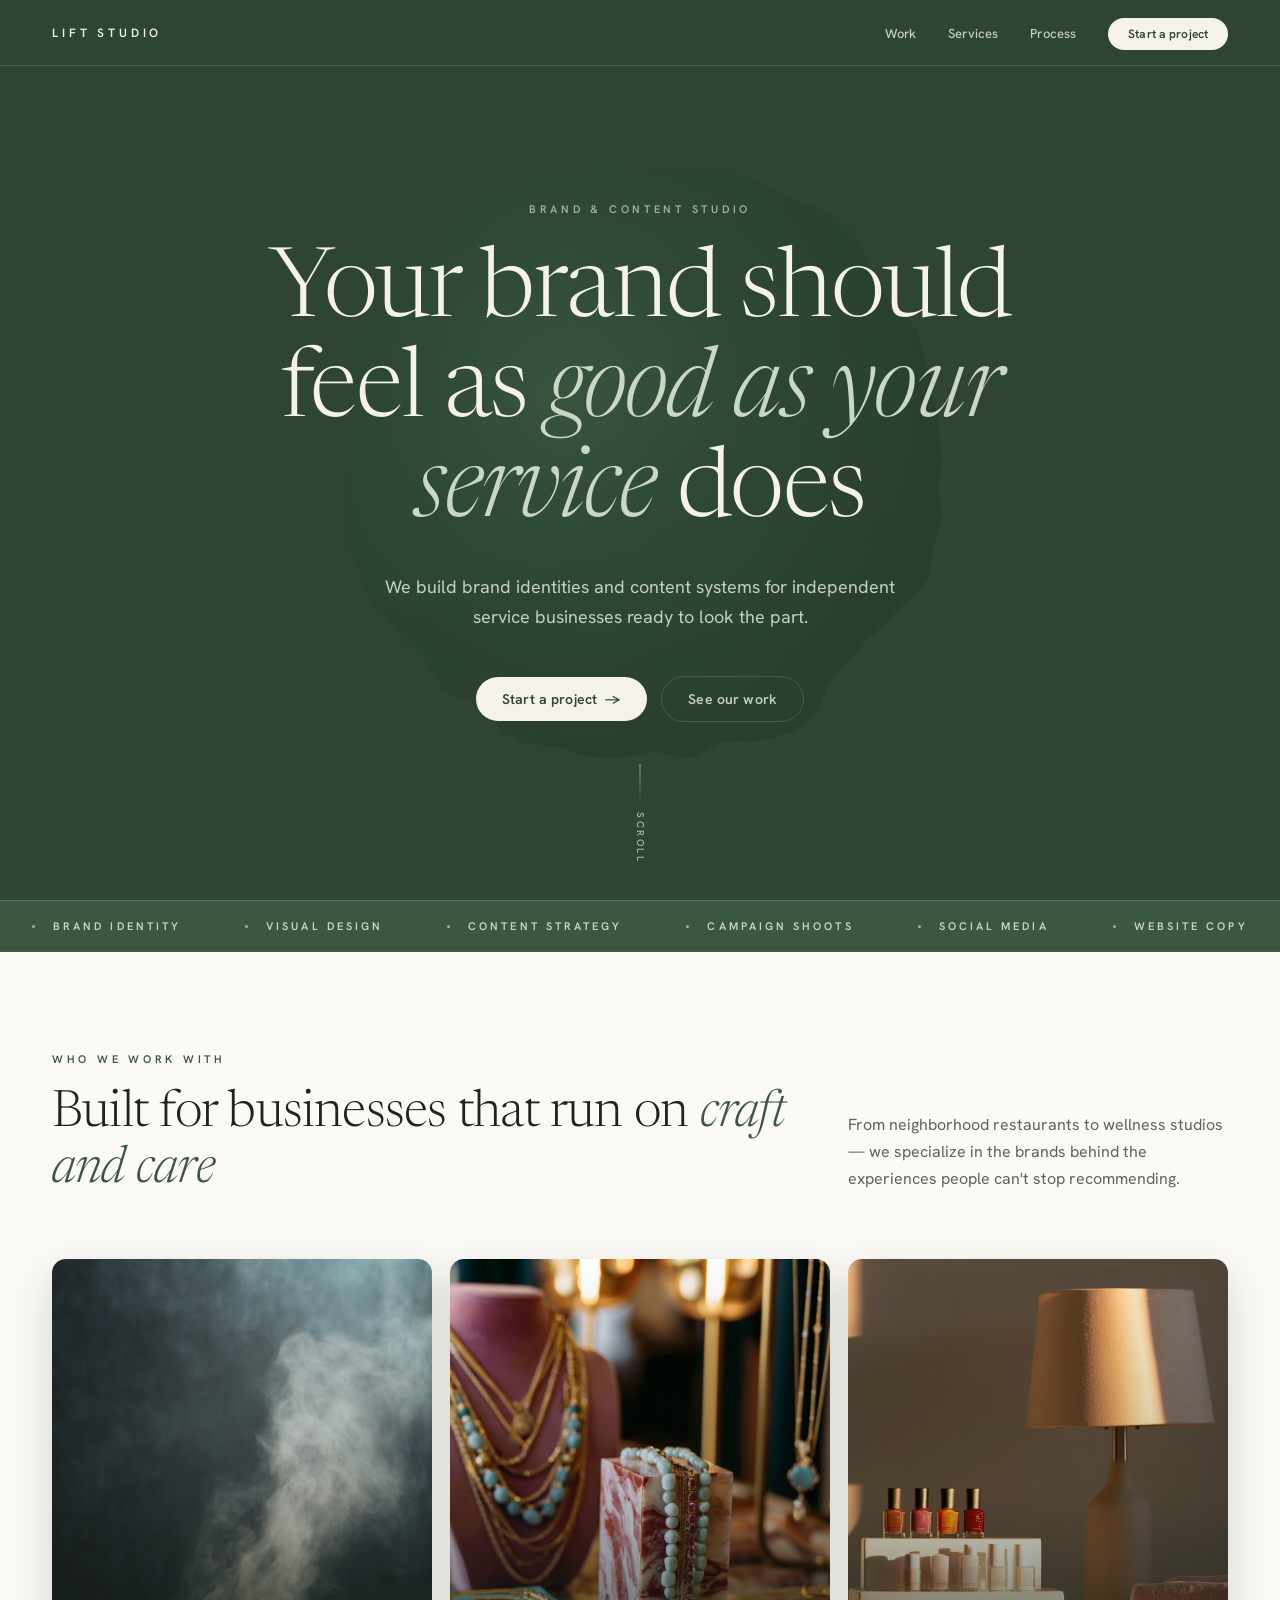
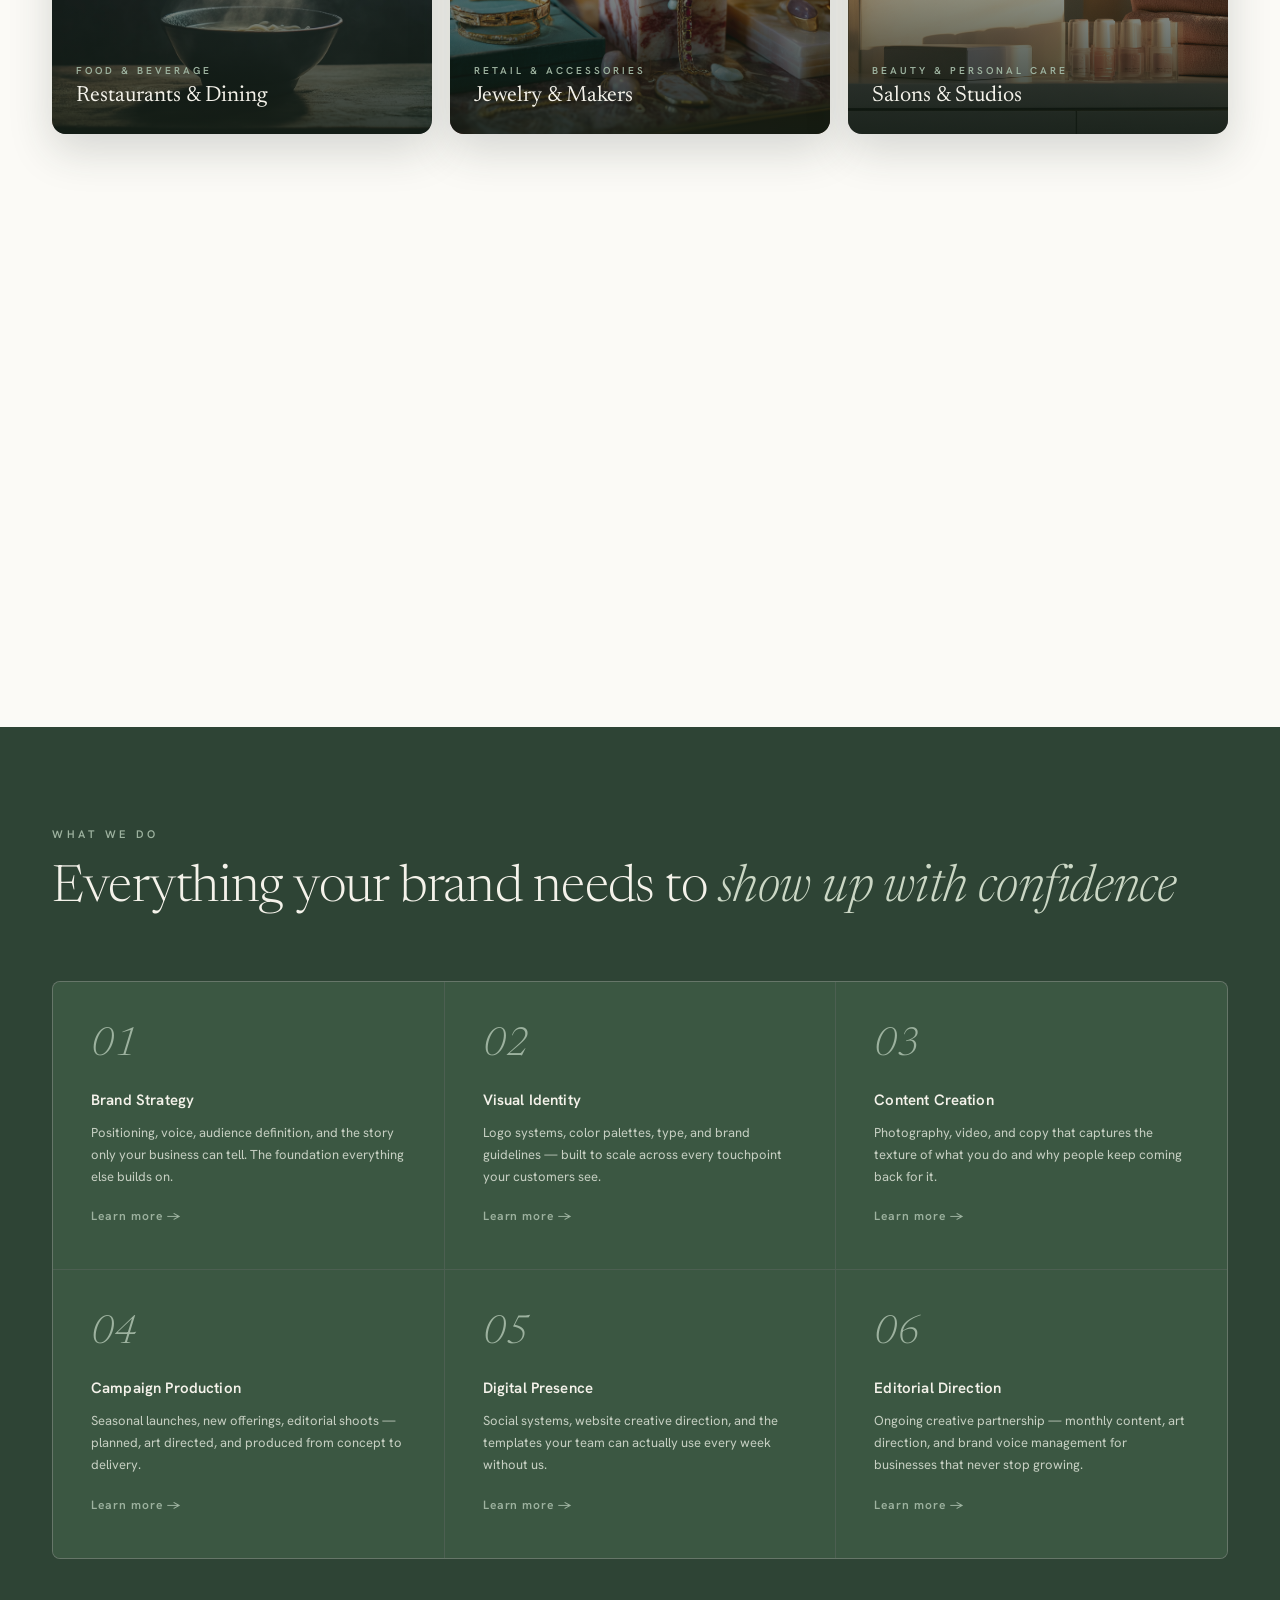
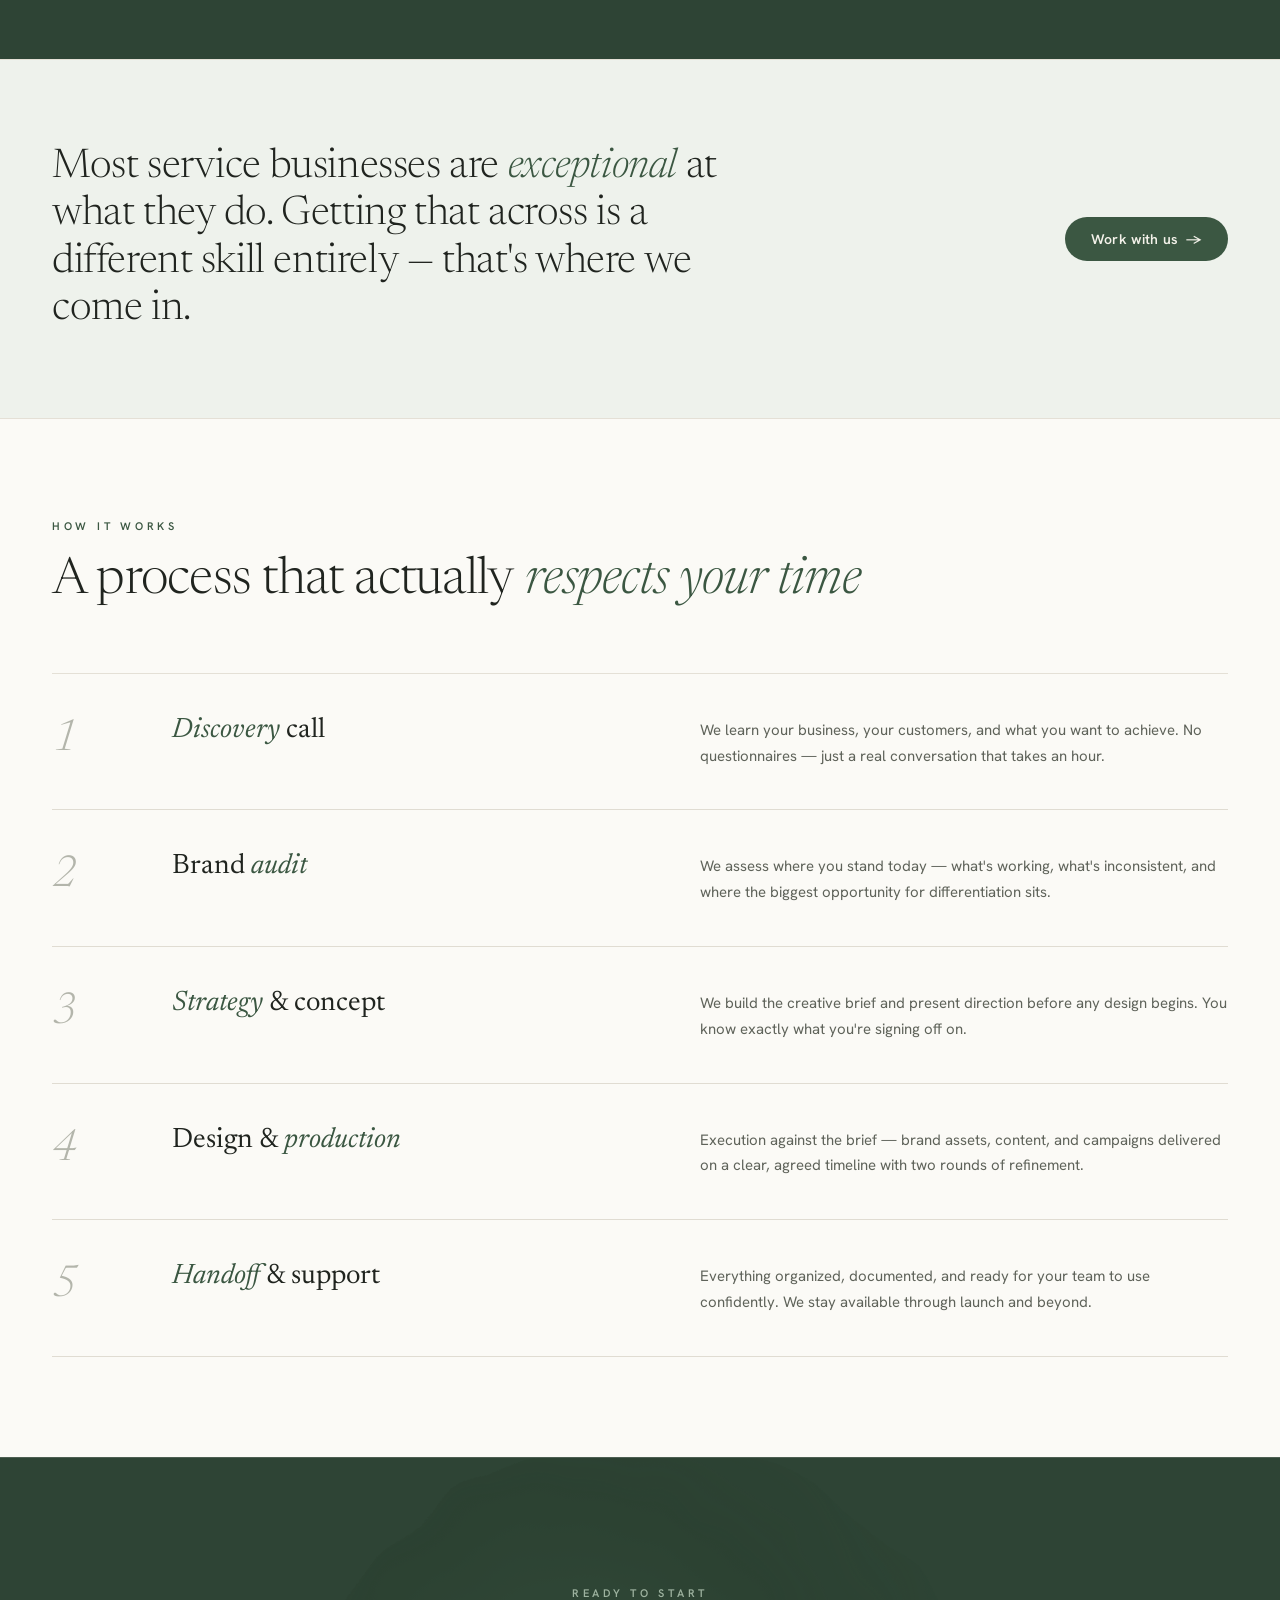
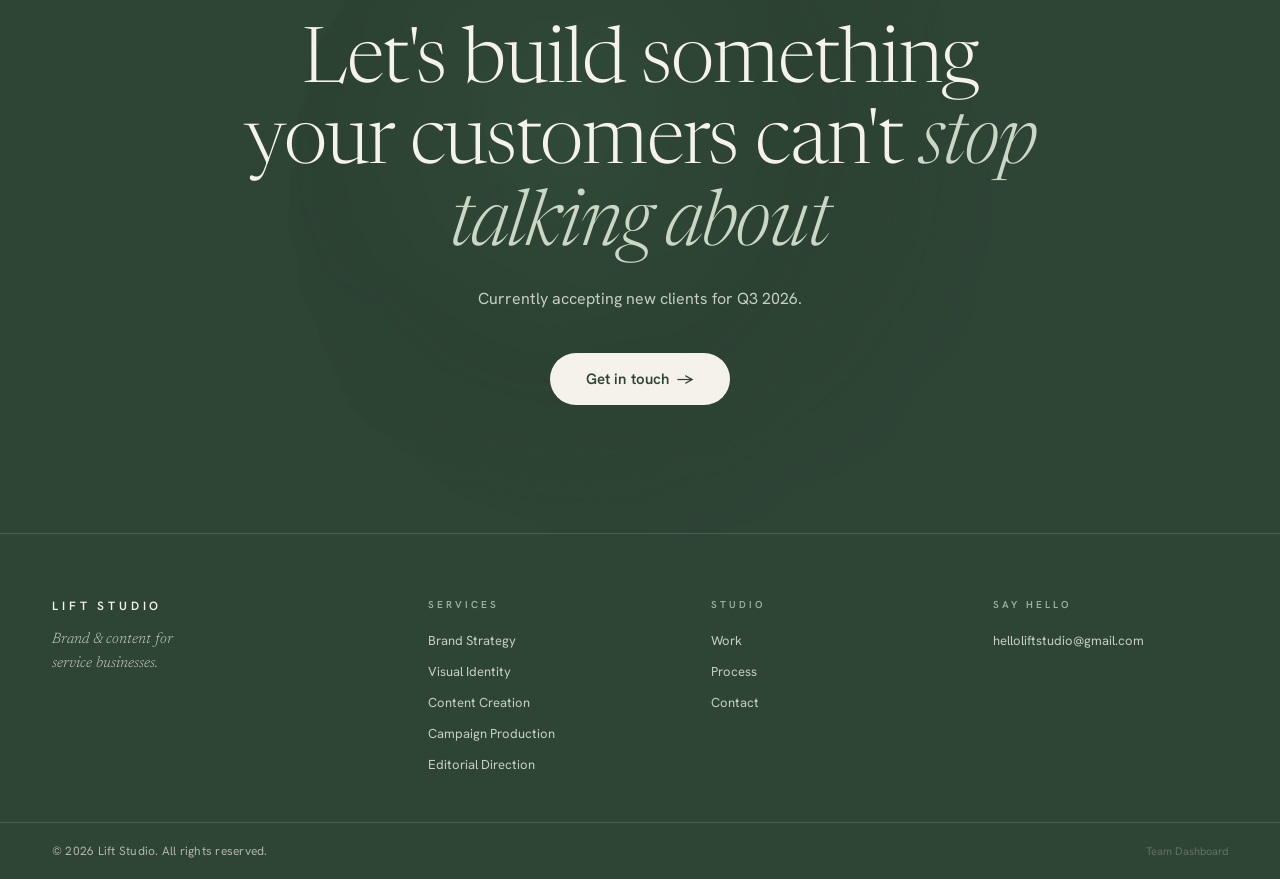
==== commit 57a70f51: "Add live operations dashboard and complete agent system - site/dashboard/index.html: full ops dashbo" ====
--- a/site/index.html
+++ b/site/index.html
@@ -1148,6 +1148,7 @@
   </div>
   <div class="footer-bottom">
     <span class="footer-copy">© 2026 Lift Studio. All rights reserved.</span>
+    <a href="/dashboard/" style="font-size:11px;color:var(--ink-faint);text-decoration:none;opacity:0.5;" title="Internal">Team Dashboard</a>
   </div>
 </footer>
 
